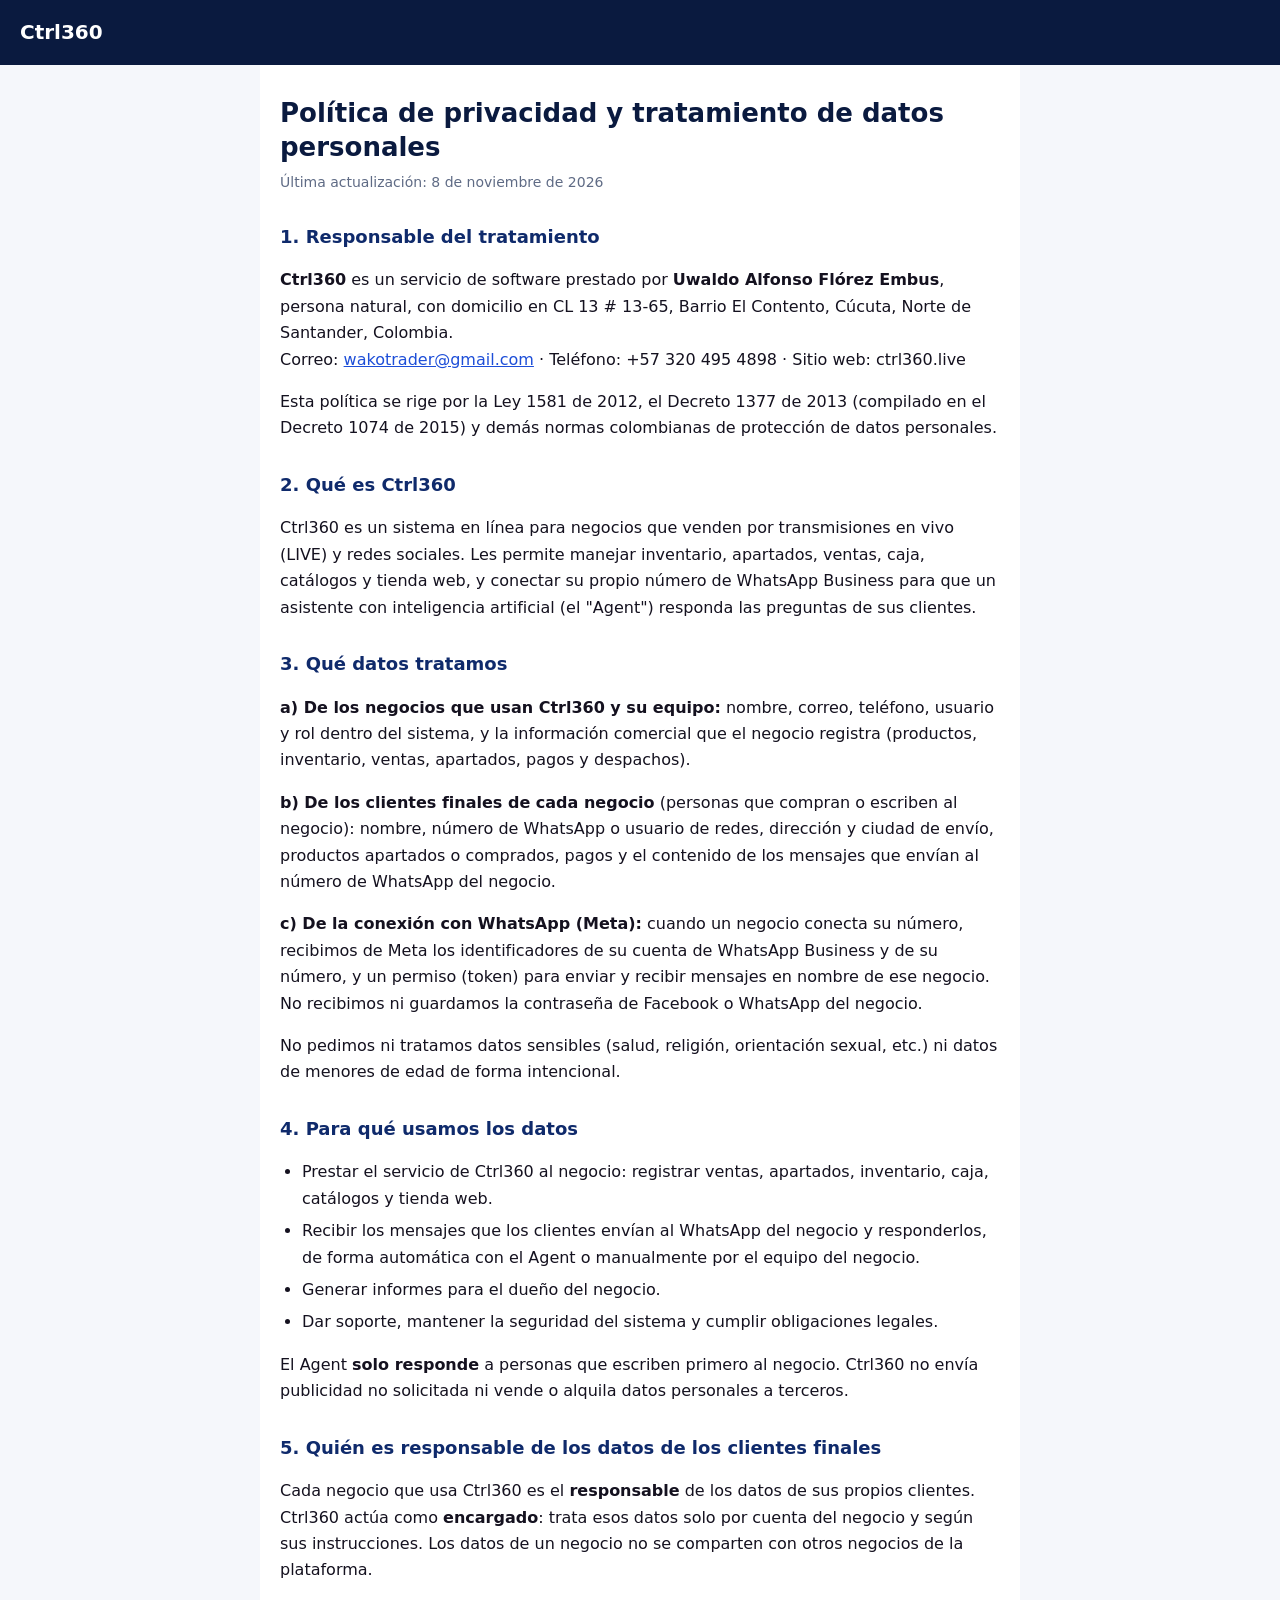
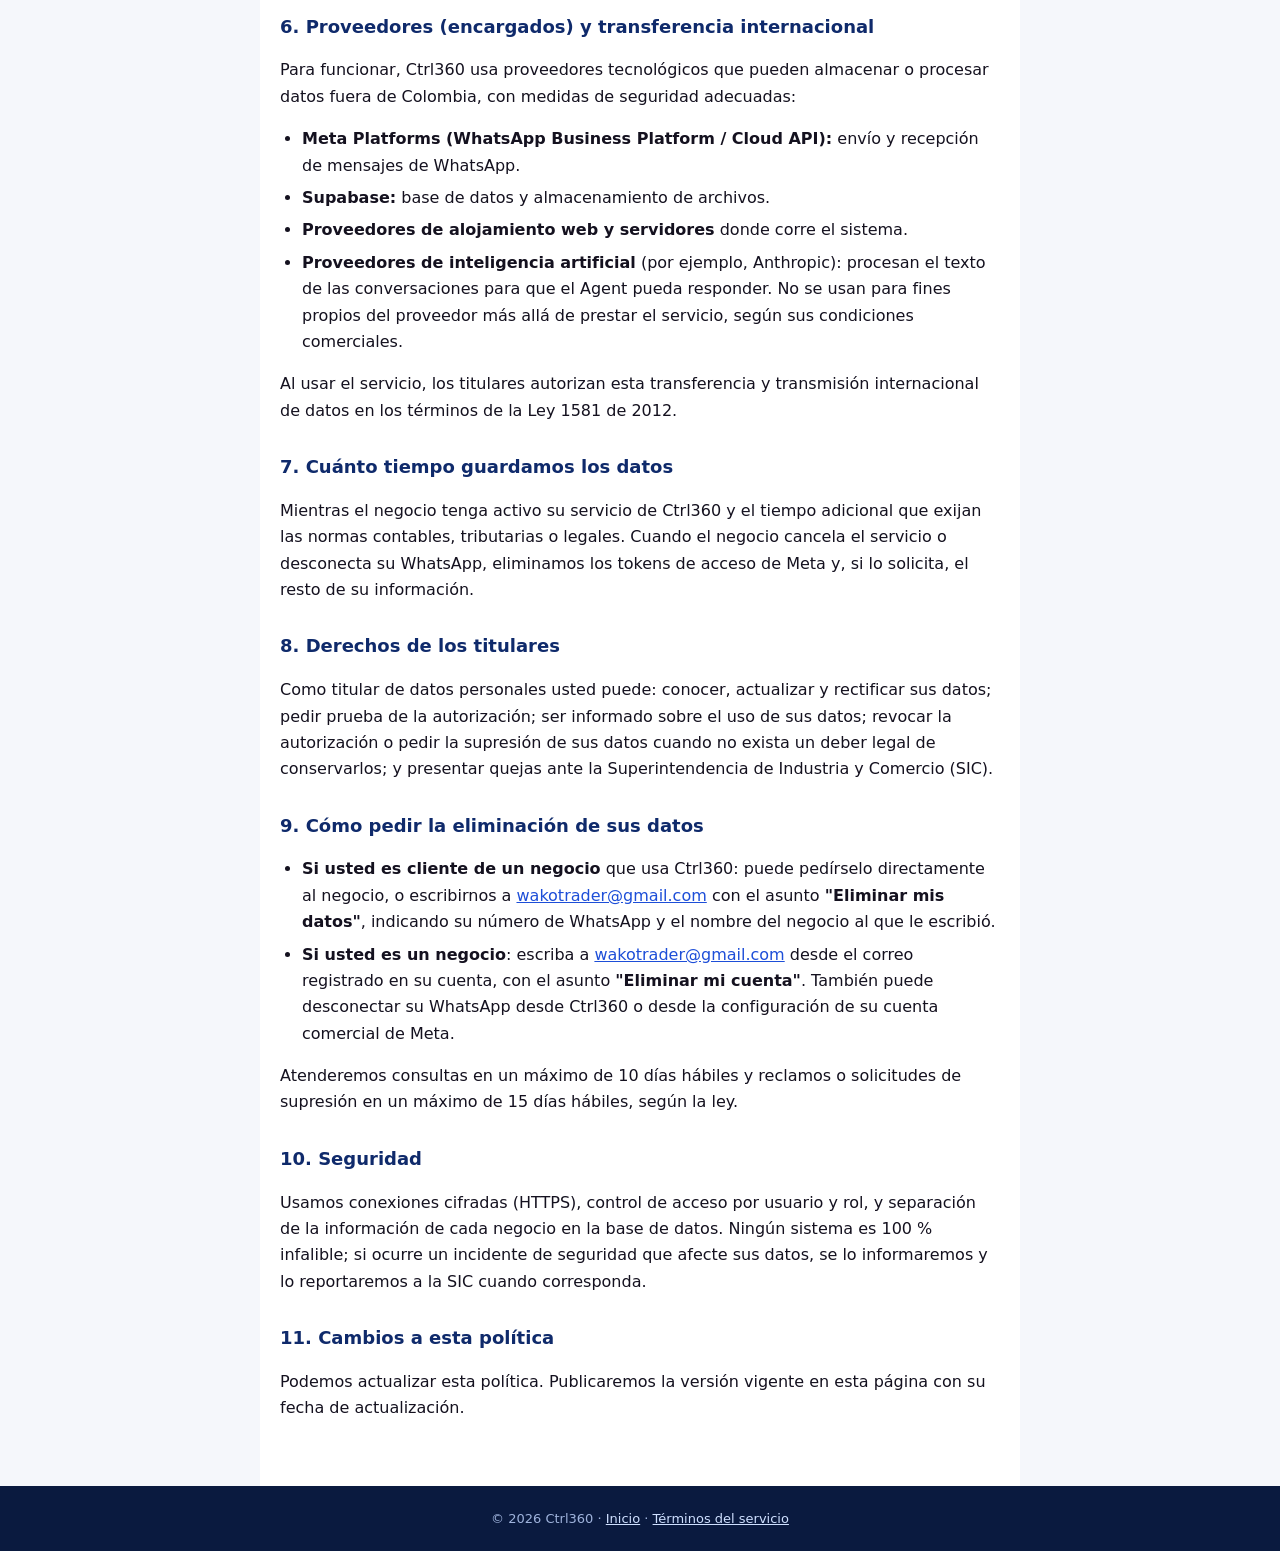
==== politica-de-privacidad.html @ 64fb0e66 "Add files via upload" ====
<!DOCTYPE html>
<html lang="es">
<head>
<meta charset="utf-8">
<meta name="viewport" content="width=device-width, initial-scale=1">
<title>Política de privacidad · Ctrl360</title>
<link rel="stylesheet" href="legal.css">
</head>
<body>
<header><a href="index.html" class="logo">Ctrl360</a></header>
<main>
<h1>Política de privacidad y tratamiento de datos personales</h1>
<p class="fecha">Última actualización: 8 de noviembre de 2026</p>

<h2>1. Responsable del tratamiento</h2>
<p><b>Ctrl360</b> es un servicio de software prestado por <b>Uwaldo Alfonso Flórez Embus</b>, persona natural, con domicilio en CL 13 # 13-65, Barrio El Contento, Cúcuta, Norte de Santander, Colombia.<br>
Correo: <a href="mailto:wakotrader@gmail.com">wakotrader@gmail.com</a> · Teléfono: +57 320 495 4898 · Sitio web: ctrl360.live</p>
<p>Esta política se rige por la Ley 1581 de 2012, el Decreto 1377 de 2013 (compilado en el Decreto 1074 de 2015) y demás normas colombianas de protección de datos personales.</p>

<h2>2. Qué es Ctrl360</h2>
<p>Ctrl360 es un sistema en línea para negocios que venden por transmisiones en vivo (LIVE) y redes sociales. Les permite manejar inventario, apartados, ventas, caja, catálogos y tienda web, y conectar su propio número de WhatsApp Business para que un asistente con inteligencia artificial (el "Agent") responda las preguntas de sus clientes.</p>

<h2>3. Qué datos tratamos</h2>
<p><b>a) De los negocios que usan Ctrl360 y su equipo:</b> nombre, correo, teléfono, usuario y rol dentro del sistema, y la información comercial que el negocio registra (productos, inventario, ventas, apartados, pagos y despachos).</p>
<p><b>b) De los clientes finales de cada negocio</b> (personas que compran o escriben al negocio): nombre, número de WhatsApp o usuario de redes, dirección y ciudad de envío, productos apartados o comprados, pagos y el contenido de los mensajes que envían al número de WhatsApp del negocio.</p>
<p><b>c) De la conexión con WhatsApp (Meta):</b> cuando un negocio conecta su número, recibimos de Meta los identificadores de su cuenta de WhatsApp Business y de su número, y un permiso (token) para enviar y recibir mensajes en nombre de ese negocio. No recibimos ni guardamos la contraseña de Facebook o WhatsApp del negocio.</p>
<p>No pedimos ni tratamos datos sensibles (salud, religión, orientación sexual, etc.) ni datos de menores de edad de forma intencional.</p>

<h2>4. Para qué usamos los datos</h2>
<ul>
<li>Prestar el servicio de Ctrl360 al negocio: registrar ventas, apartados, inventario, caja, catálogos y tienda web.</li>
<li>Recibir los mensajes que los clientes envían al WhatsApp del negocio y responderlos, de forma automática con el Agent o manualmente por el equipo del negocio.</li>
<li>Generar informes para el dueño del negocio.</li>
<li>Dar soporte, mantener la seguridad del sistema y cumplir obligaciones legales.</li>
</ul>
<p>El Agent <b>solo responde</b> a personas que escriben primero al negocio. Ctrl360 no envía publicidad no solicitada ni vende o alquila datos personales a terceros.</p>

<h2>5. Quién es responsable de los datos de los clientes finales</h2>
<p>Cada negocio que usa Ctrl360 es el <b>responsable</b> de los datos de sus propios clientes. Ctrl360 actúa como <b>encargado</b>: trata esos datos solo por cuenta del negocio y según sus instrucciones. Los datos de un negocio no se comparten con otros negocios de la plataforma.</p>

<h2>6. Proveedores (encargados) y transferencia internacional</h2>
<p>Para funcionar, Ctrl360 usa proveedores tecnológicos que pueden almacenar o procesar datos fuera de Colombia, con medidas de seguridad adecuadas:</p>
<ul>
<li><b>Meta Platforms (WhatsApp Business Platform / Cloud API):</b> envío y recepción de mensajes de WhatsApp.</li>
<li><b>Supabase:</b> base de datos y almacenamiento de archivos.</li>
<li><b>Proveedores de alojamiento web y servidores</b> donde corre el sistema.</li>
<li><b>Proveedores de inteligencia artificial</b> (por ejemplo, Anthropic): procesan el texto de las conversaciones para que el Agent pueda responder. No se usan para fines propios del proveedor más allá de prestar el servicio, según sus condiciones comerciales.</li>
</ul>
<p>Al usar el servicio, los titulares autorizan esta transferencia y transmisión internacional de datos en los términos de la Ley 1581 de 2012.</p>

<h2>7. Cuánto tiempo guardamos los datos</h2>
<p>Mientras el negocio tenga activo su servicio de Ctrl360 y el tiempo adicional que exijan las normas contables, tributarias o legales. Cuando el negocio cancela el servicio o desconecta su WhatsApp, eliminamos los tokens de acceso de Meta y, si lo solicita, el resto de su información.</p>

<h2>8. Derechos de los titulares</h2>
<p>Como titular de datos personales usted puede: conocer, actualizar y rectificar sus datos; pedir prueba de la autorización; ser informado sobre el uso de sus datos; revocar la autorización o pedir la supresión de sus datos cuando no exista un deber legal de conservarlos; y presentar quejas ante la Superintendencia de Industria y Comercio (SIC).</p>

<h2 id="eliminar">9. Cómo pedir la eliminación de sus datos</h2>
<ul>
<li><b>Si usted es cliente de un negocio</b> que usa Ctrl360: puede pedírselo directamente al negocio, o escribirnos a <a href="mailto:wakotrader@gmail.com">wakotrader@gmail.com</a> con el asunto <b>"Eliminar mis datos"</b>, indicando su número de WhatsApp y el nombre del negocio al que le escribió.</li>
<li><b>Si usted es un negocio</b>: escriba a <a href="mailto:wakotrader@gmail.com">wakotrader@gmail.com</a> desde el correo registrado en su cuenta, con el asunto <b>"Eliminar mi cuenta"</b>. También puede desconectar su WhatsApp desde Ctrl360 o desde la configuración de su cuenta comercial de Meta.</li>
</ul>
<p>Atenderemos consultas en un máximo de 10 días hábiles y reclamos o solicitudes de supresión en un máximo de 15 días hábiles, según la ley.</p>

<h2>10. Seguridad</h2>
<p>Usamos conexiones cifradas (HTTPS), control de acceso por usuario y rol, y separación de la información de cada negocio en la base de datos. Ningún sistema es 100 % infalible; si ocurre un incidente de seguridad que afecte sus datos, se lo informaremos y lo reportaremos a la SIC cuando corresponda.</p>

<h2>11. Cambios a esta política</h2>
<p>Podemos actualizar esta política. Publicaremos la versión vigente en esta página con su fecha de actualización.</p>
</main>
<footer>© 2026 Ctrl360 · <a href="index.html">Inicio</a> · <a href="terminos.html">Términos del servicio</a></footer>
</body>
</html>
---- legal.css ----
*{box-sizing:border-box}
body{margin:0;font-family:"Plus Jakarta Sans",system-ui,-apple-system,"Segoe UI",Roboto,sans-serif;color:#14111f;background:#f5f7fb;line-height:1.65}
header{background:#0a1a3f;padding:16px 20px}
header .logo{color:#fff;font-weight:800;font-size:20px;text-decoration:none}
main{max-width:760px;margin:0 auto;padding:32px 20px 48px;background:#fff}
h1{font-size:26px;line-height:1.3;color:#0a1a3f;margin:0 0 6px}
h2{font-size:18px;color:#0f2a6b;margin:28px 0 8px}
.fecha{color:#5f6b85;font-size:14px;margin:0 0 20px}
a{color:#1d4ed8}
ul{padding-left:22px}
li{margin:6px 0}
footer{background:#0a1a3f;color:#9fb3dc;text-align:center;font-size:13px;padding:22px 16px}
footer a{color:#cfe0ff}
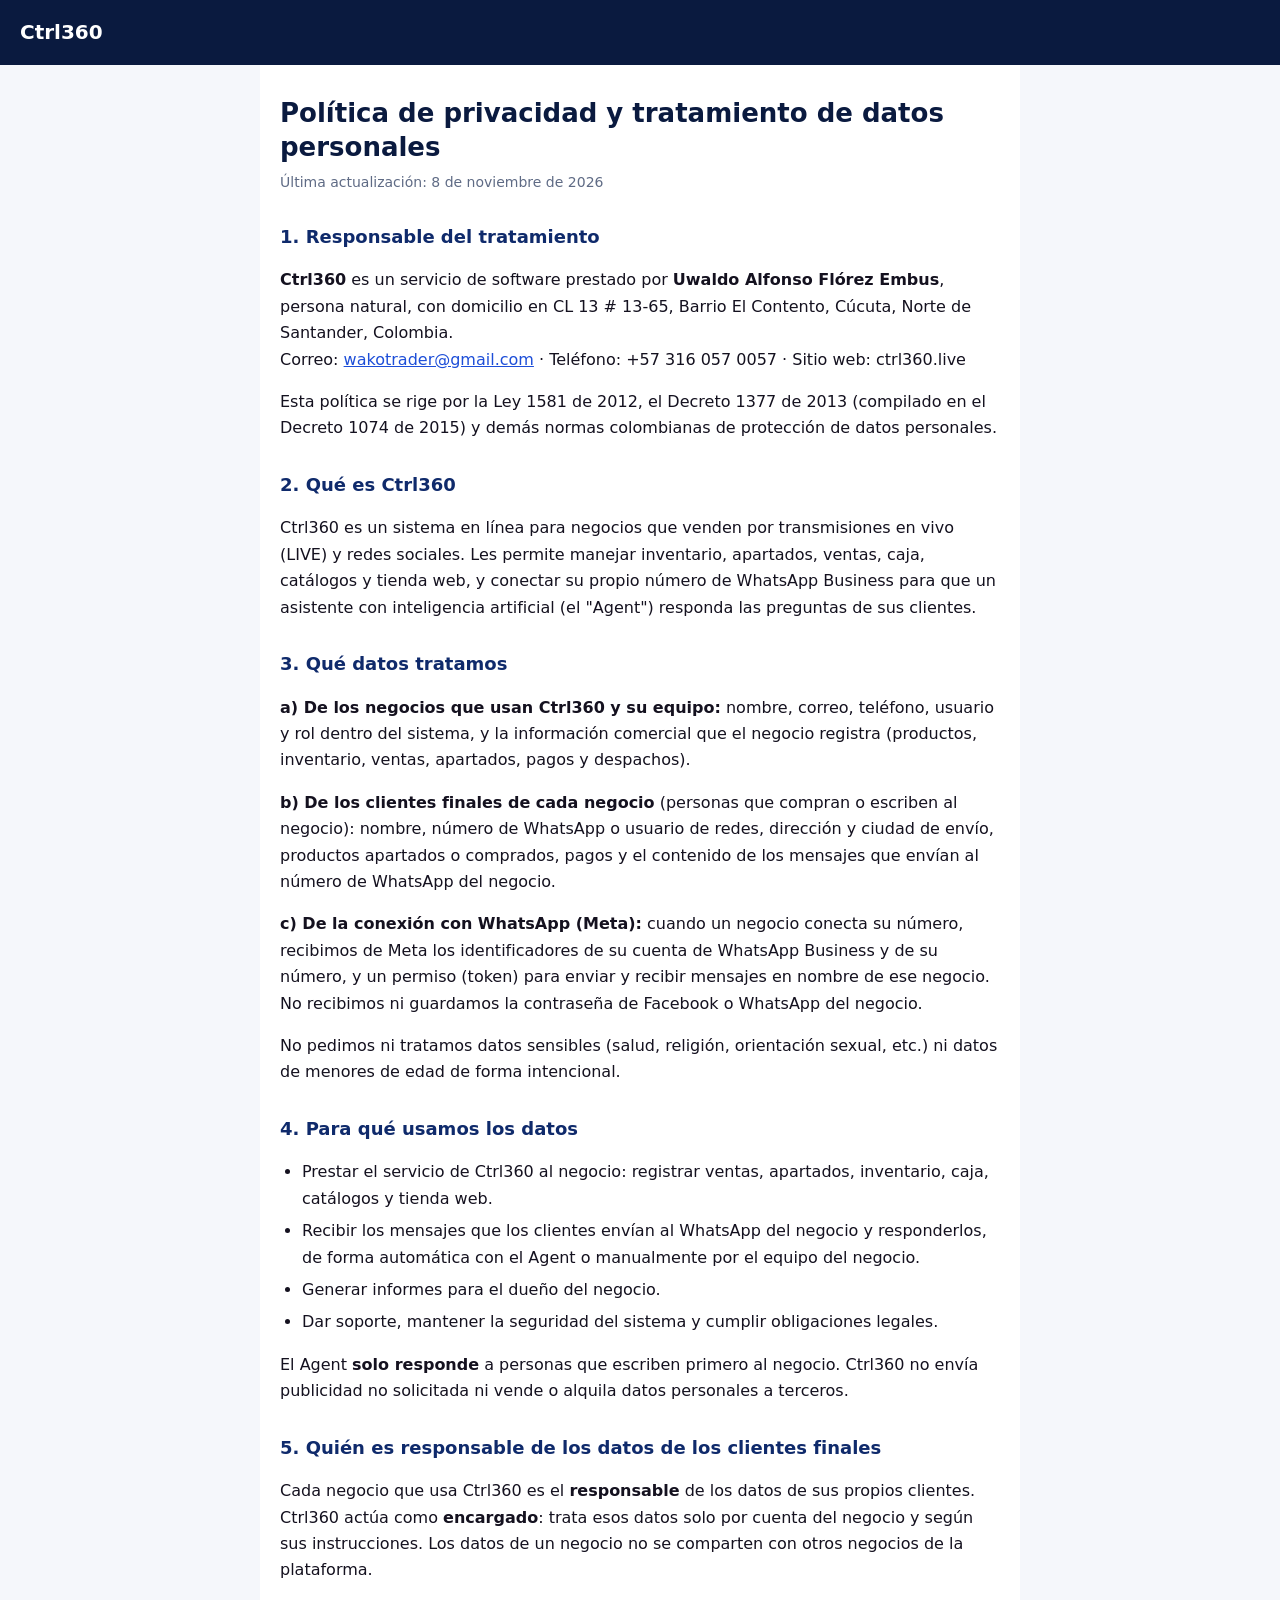
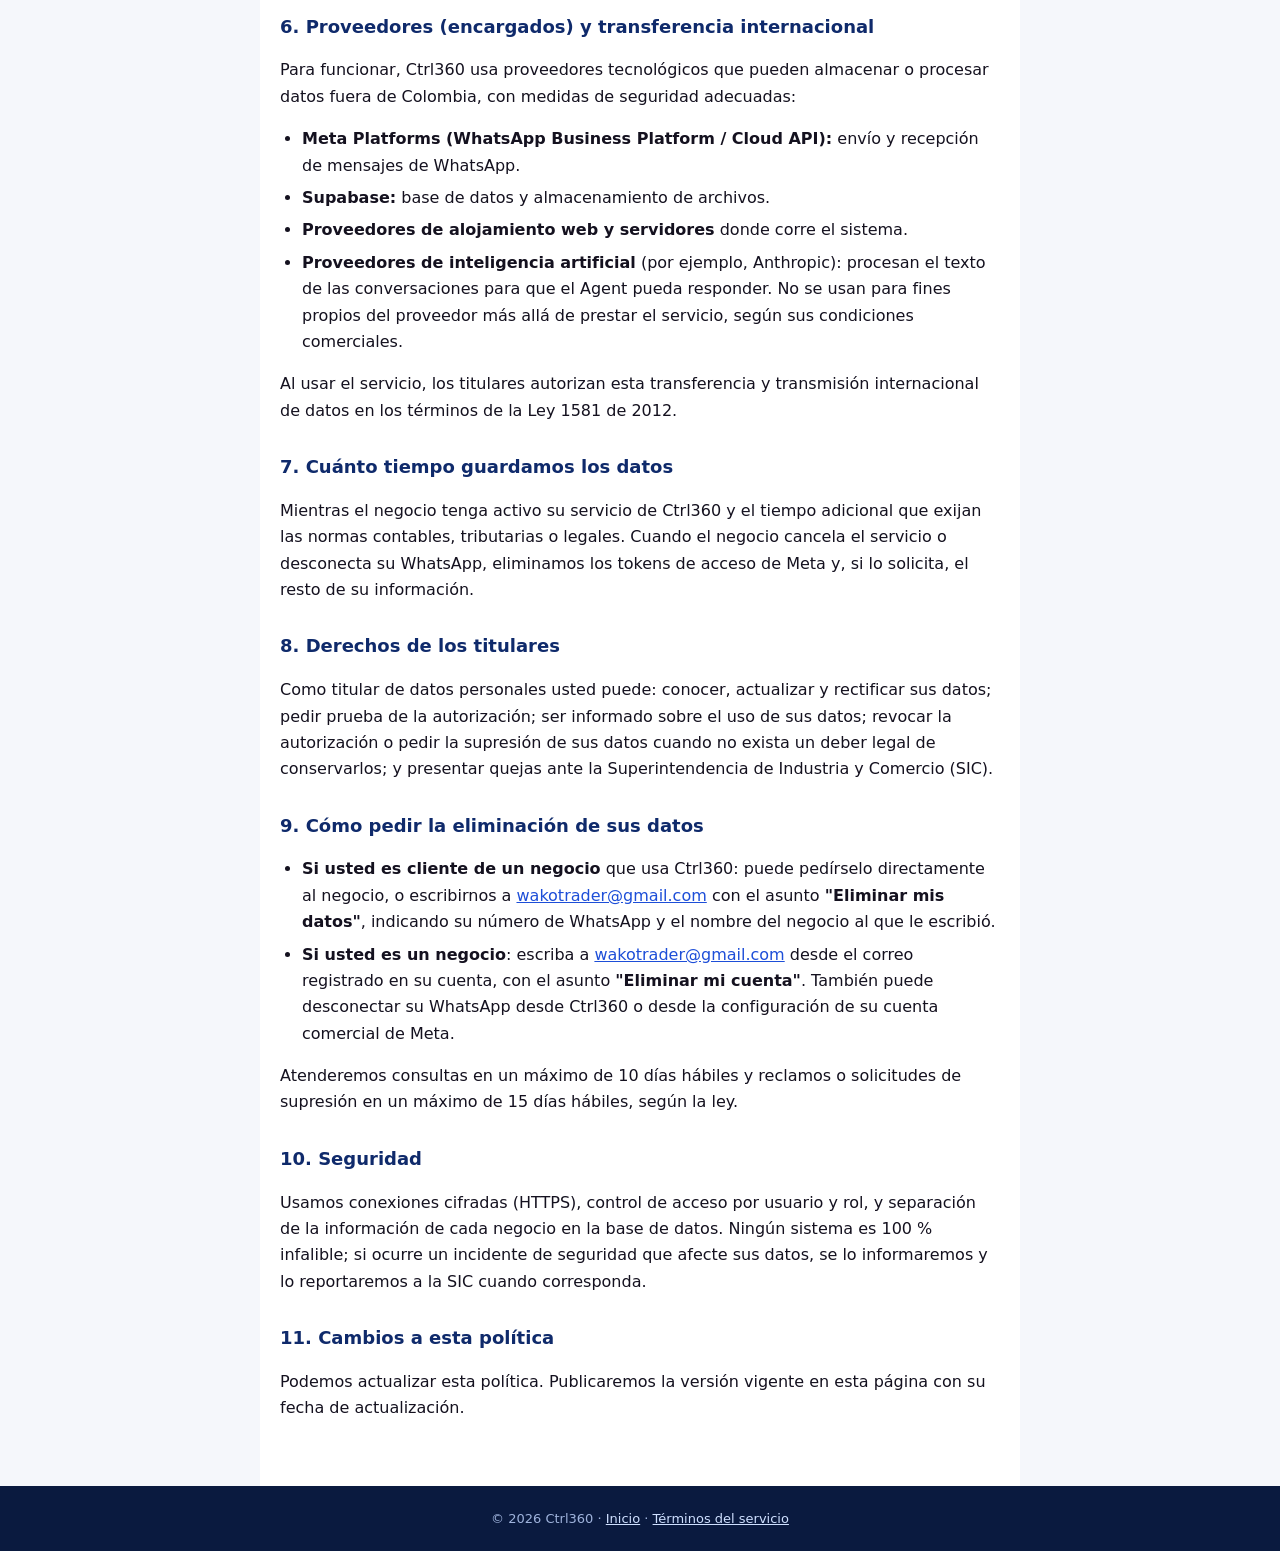
==== commit 275a49bc: "Add files via upload" ====
--- a/politica-de-privacidad.html
+++ b/politica-de-privacidad.html
@@ -14,7 +14,7 @@
 
 <h2>1. Responsable del tratamiento</h2>
 <p><b>Ctrl360</b> es un servicio de software prestado por <b>Uwaldo Alfonso Flórez Embus</b>, persona natural, con domicilio en CL 13 # 13-65, Barrio El Contento, Cúcuta, Norte de Santander, Colombia.<br>
-Correo: <a href="mailto:wakotrader@gmail.com">wakotrader@gmail.com</a> · Teléfono: +57 320 495 4898 · Sitio web: ctrl360.live</p>
+Correo: <a href="mailto:wakotrader@gmail.com">wakotrader@gmail.com</a> · Teléfono: +57 316 057 0057 · Sitio web: ctrl360.live</p>
 <p>Esta política se rige por la Ley 1581 de 2012, el Decreto 1377 de 2013 (compilado en el Decreto 1074 de 2015) y demás normas colombianas de protección de datos personales.</p>
 
 <h2>2. Qué es Ctrl360</h2>
